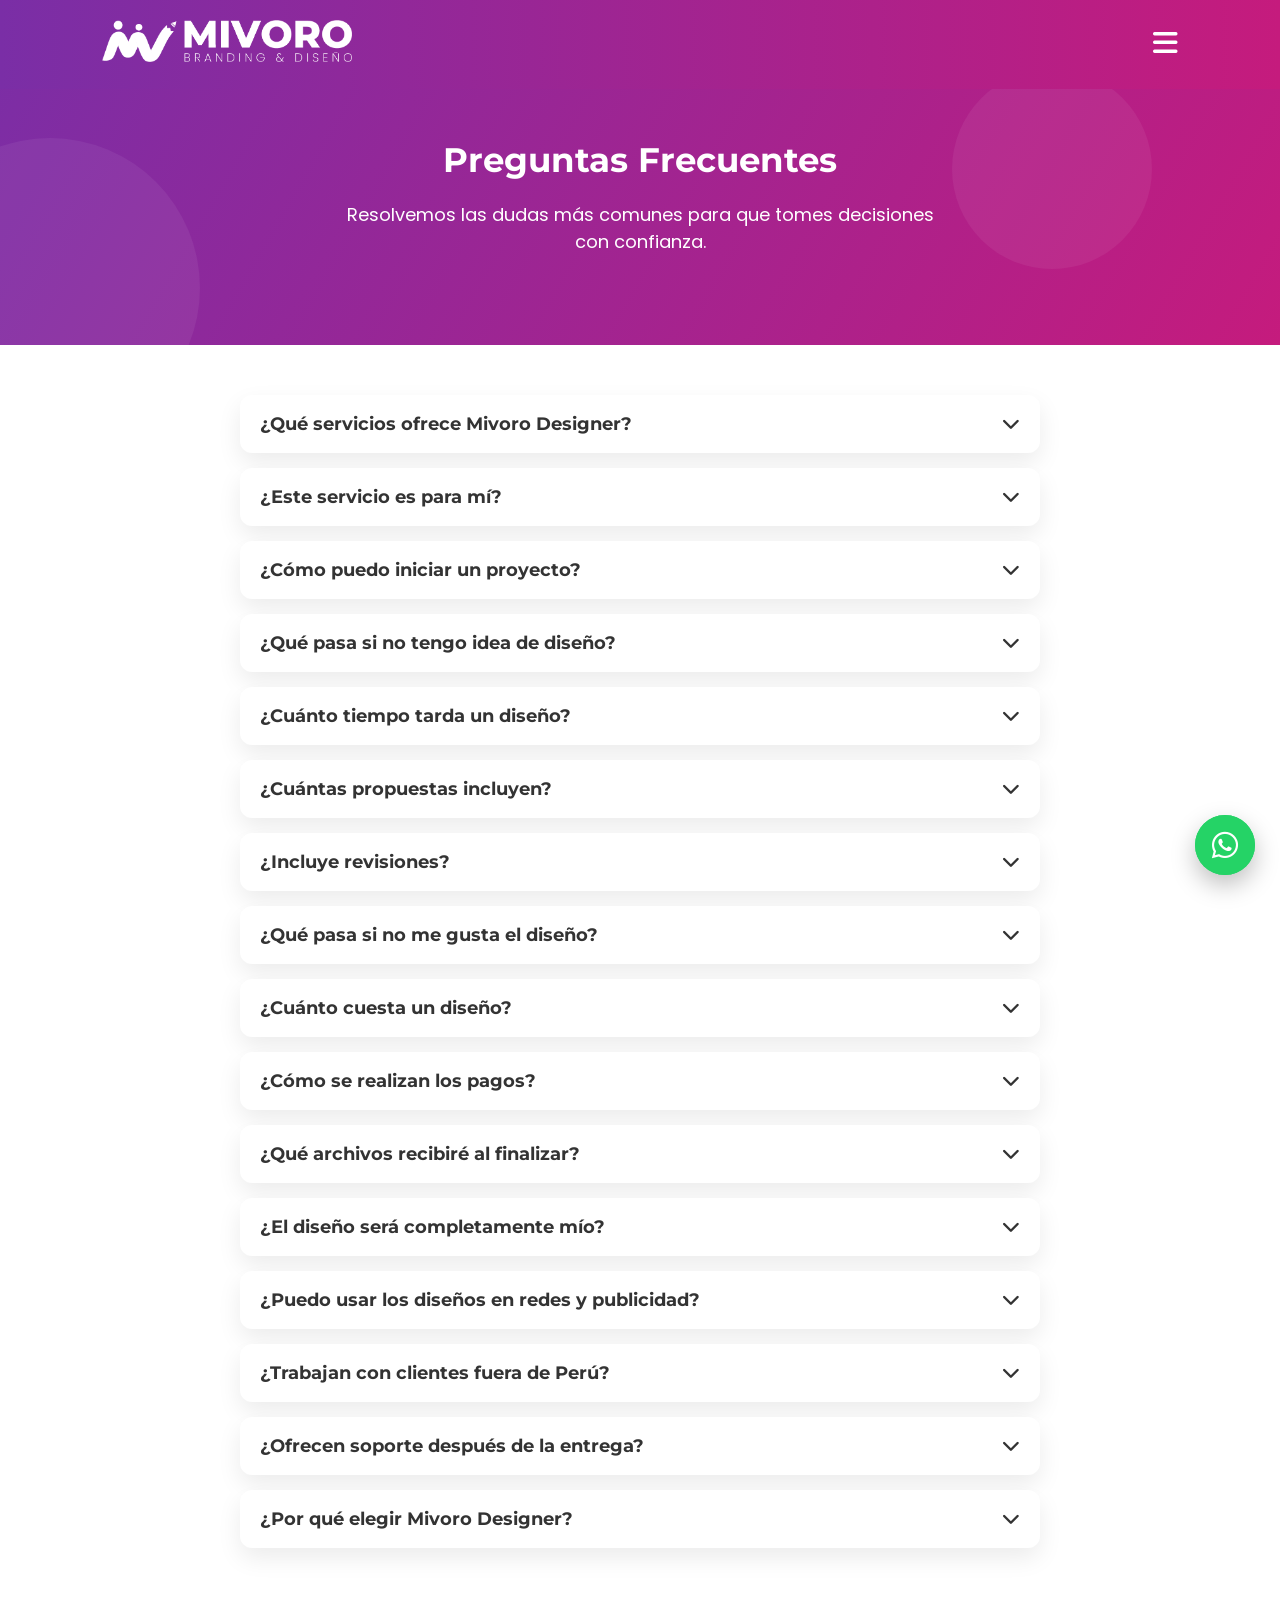
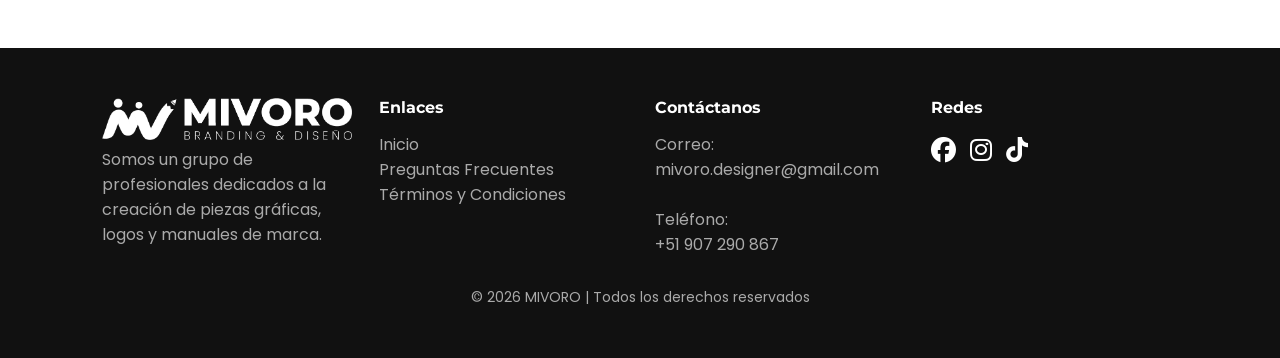
==== FAQ.html @ 3f5f970a "Add files via upload" ====
<!DOCTYPE html>
<html lang="es">

<head>

    <!-- Google Tag Manager -->
    <script>(function (w, d, s, l, i) {
            w[l] = w[l] || []; w[l].push({
                'gtm.start':
                    new Date().getTime(), event: 'gtm.js'
            }); var f = d.getElementsByTagName(s)[0],
                j = d.createElement(s), dl = l != 'dataLayer' ? '&l=' + l : ''; j.async = true; j.src =
                    'https://www.googletagmanager.com/gtm.js?id=' + i + dl; f.parentNode.insertBefore(j, f);
        })(window, document, 'script', 'dataLayer', 'GTM-5C4JH722');</script>
    <!-- End Google Tag Manager -->

    <meta charset="UTF-8">
    <meta name="viewport" content="width=device-width, initial-scale=1.0">

    <title>Preguntas Frecuentes | Mivoro</title>

    <link rel="stylesheet" href="css/styles.css">

    <!-- Icono Principal -->
    <link rel="icon" type="image/webp" href="img/favicon.webp">

    <!-- Google Fonts -->
    <link rel="preconnect" href="https://fonts.googleapis.com">
    <link rel="preconnect" href="https://fonts.gstatic.com" crossorigin>

    <link
        href="https://fonts.googleapis.com/css2?family=Montserrat:wght@600;700;800&family=Poppins:wght@300;400;500;600&display=swap"
        rel="stylesheet">

    <!-- ICONOS -->
    <link rel="stylesheet" href="https://cdnjs.cloudflare.com/ajax/libs/font-awesome/6.5.0/css/all.min.css">

    <!-- ANIMACIONES -->
    <link href="https://unpkg.com/aos@2.3.4/dist/aos.css" rel="stylesheet">

</head>

<body>

    <header>

        <div class="logo">
            <a href="index.html">
                <img src="img/Logo.webp">
            </a>
        </div>

        <nav id="nav-menu" data-aos="fade-left" data-aos-delay="0">

            <a href="index.html#inicio">Inicio</a>
            <a href="index.html#servicios">Servicios</a>
            <a href="index.html#portafolio">Portafolio</a>
            <a href="index.html#quienes">¿Quienes somos?</a>
            <a href="index.html#contacto">Contacto</a>
            <a href="faq.html">Preguntas Frecuentes</a>

        </nav>

        <div class="menu-toggle" id="menu-toggle">
            <i class="fa-solid fa-bars"></i>
        </div>

    </header>

    <!-- HERO SIMPLE -->

    <section class="hero hero-small" data-aos="slide-down" data-aos-delay="0">

        <div class="hero-container">

            <div class="hero-text">

                <h1 data-aos="fade-right">Preguntas Frecuentes</h1>

                <p data-aos="fade-right" data-aos-delay="100">
                    Resolvemos las dudas más comunes para que tomes decisiones con confianza.
                </p>

            </div>

        </div>

    </section>

    <!-- BOTON WHATSAPP -->

    <div class="whatsapp-container">

        <button class="whatsapp-float" id="whatsappBtn">
            <i class="fa-brands fa-whatsapp"></i>
        </button>

        <div class="whatsapp-box" id="whatsappBox">

            <div class="whatsapp-header">

                <span>¿Cómo podemos ayudarte?</span>

                <button class="close-wsp" id="closeWsp">
                    <i class="fa-solid fa-xmark"></i>
                </button>

            </div>

            <div class="whatsapp-options">

                <a href="https://wa.me/51907290867?text=Hola,%20quiero%20información%20sobre%20diseño%20de%20logos"
                    target="_blank">
                    <i class="fa-solid fa-pen-nib"></i>
                    Diseño de logotipos
                </a>

                <a href="https://wa.me/51907290867?text=Hola,%20quiero%20información%20sobre%20branding%20e%20identidad%20visual"
                    target="_blank">
                    <i class="fa-solid fa-palette"></i>
                    Branding e identidad
                </a>

                <a href="https://wa.me/51907290867?text=Hola,%20quiero%20información%20sobre%20diseño%20para%20redes%20sociales"
                    target="_blank">
                    <i class="fa-solid fa-hashtag"></i>
                    Diseño para redes
                </a>

                <a href="https://wa.me/51907290867?text=Hola,%20quiero%20información%20sobre%20publicidad%20y%20marketing%20visual"
                    target="_blank">
                    <i class="fa-solid fa-bullhorn"></i>
                    Publicidad
                </a>

                <a href="https://wa.me/51907290867?text=Hola,%20quiero%20cotizar%20un%20proyecto%20de%20diseño"
                    target="_blank">
                    <i class="fa-solid fa-briefcase"></i>
                    Cotizar proyecto
                </a>

                <a href="https://wa.me/51907290867?text=Hola,%20quiero%20asesoría%20sobre%20mi%20marca" target="_blank">
                    <i class="fa-solid fa-lightbulb"></i>
                    Asesoría de marca
                </a>

            </div>

        </div>

    </div>

    <!-- FAQ -->

    <section class="preguntas">

        <div class="faq-container" data-aos="fade-up" data-aos-delay="0">

            <div class="faq-item">
                <div class="faq-question">
                    <span>¿Qué servicios ofrece Mivoro Designer?</span>
                    <i class="fa-solid fa-chevron-down"></i>
                </div>
                <div class="faq-answer">
                    <p>Ofrecemos diseño de logotipos, identidad de marca, contenido para redes sociales y piezas
                        publicitarias, enfocados en que tu negocio se vea profesional y genere mayor impacto.</p>
                </div>
            </div>

            <div class="faq-item">
                <div class="faq-question">
                    <span>¿Este servicio es para mí?</span>
                    <i class="fa-solid fa-chevron-down"></i>
                </div>
                <div class="faq-answer">
                    <p>Si tienes un negocio, emprendimiento o marca personal y quieres mejorar tu imagen para atraer más
                        clientes, este servicio es para ti.</p>
                </div>
            </div>

            <div class="faq-item">
                <div class="faq-question">
                    <span>¿Cómo puedo iniciar un proyecto?</span>
                    <i class="fa-solid fa-chevron-down"></i>
                </div>
                <div class="faq-answer">
                    <p>Solo tienes que contactarnos por WhatsApp o correo, contarnos tu idea y te enviaremos una
                        propuesta clara con todo lo que incluye tu proyecto.</p>
                </div>
            </div>

            <div class="faq-item">
                <div class="faq-question">
                    <span>¿Qué pasa si no tengo idea de diseño?</span>
                    <i class="fa-solid fa-chevron-down"></i>
                </div>
                <div class="faq-answer">
                    <p>No te preocupes, te guiamos durante todo el proceso para ayudarte a definir un estilo que
                        represente correctamente tu negocio.</p>
                </div>
            </div>

            <div class="faq-item">
                <div class="faq-question">
                    <span>¿Cuánto tiempo tarda un diseño?</span>
                    <i class="fa-solid fa-chevron-down"></i>
                </div>
                <div class="faq-answer">
                    <p>Depende del proyecto, pero la mayoría de trabajos como logotipos se entregan entre 3 y 7 días
                        hábiles.</p>
                </div>
            </div>

            <div class="faq-item">
                <div class="faq-question">
                    <span>¿Cuántas propuestas incluyen?</span>
                    <i class="fa-solid fa-chevron-down"></i>
                </div>
                <div class="faq-answer">
                    <p>Presentamos propuestas iniciales según el tipo de servicio, siempre enfocadas en alinearse con tu
                        marca desde el inicio.</p>
                </div>
            </div>

            <div class="faq-item">
                <div class="faq-question">
                    <span>¿Incluye revisiones?</span>
                    <i class="fa-solid fa-chevron-down"></i>
                </div>
                <div class="faq-answer">
                    <p>Sí, incluimos revisiones para ajustar el diseño según tu feedback hasta lograr un resultado con
                        el que estés conforme.</p>
                </div>
            </div>

            <div class="faq-item">
                <div class="faq-question">
                    <span>¿Qué pasa si no me gusta el diseño?</span>
                    <i class="fa-solid fa-chevron-down"></i>
                </div>
                <div class="faq-answer">
                    <p>Trabajamos contigo mediante revisiones para mejorar el diseño. Nuestro objetivo es que el
                        resultado final represente correctamente tu marca.</p>
                </div>
            </div>

            <div class="faq-item">
                <div class="faq-question">
                    <span>¿Cuánto cuesta un diseño?</span>
                    <i class="fa-solid fa-chevron-down"></i>
                </div>
                <div class="faq-answer">
                    <p>El precio varía según el tipo de proyecto y su complejidad. Te enviamos una cotización clara
                        antes de iniciar, sin costos ocultos.</p>
                </div>
            </div>

            <div class="faq-item">
                <div class="faq-question">
                    <span>¿Cómo se realizan los pagos?</span>
                    <i class="fa-solid fa-chevron-down"></i>
                </div>
                <div class="faq-answer">
                    <p>Trabajamos con pagos anticipados (totales o parciales según el proyecto), previamente acordados
                        contigo.</p>
                </div>
            </div>

            <div class="faq-item">
                <div class="faq-question">
                    <span>¿Qué archivos recibiré al finalizar?</span>
                    <i class="fa-solid fa-chevron-down"></i>
                </div>
                <div class="faq-answer">
                    <p>Recibirás archivos en alta calidad listos para redes sociales e impresión, como PNG, JPG y PDF,
                        además de los editables en formato AI o PSD.
                    </p>
                </div>
            </div>

            <div class="faq-item">
                <div class="faq-question">
                    <span>¿El diseño será completamente mío?</span>
                    <i class="fa-solid fa-chevron-down"></i>
                </div>
                <div class="faq-answer">
                    <p>Sí, una vez finalizado el proyecto, el diseño es totalmente tuyo y puedes usarlo libremente en
                        cualquier medio.</p>
                </div>
            </div>

            <div class="faq-item">
                <div class="faq-question">
                    <span>¿Puedo usar los diseños en redes y publicidad?</span>
                    <i class="fa-solid fa-chevron-down"></i>
                </div>
                <div class="faq-answer">
                    <p>Sí, todos los diseños están pensados para que puedas utilizarlos en redes sociales, campañas
                        publicitarias o impresión.</p>
                </div>
            </div>

            <div class="faq-item">
                <div class="faq-question">
                    <span>¿Trabajan con clientes fuera de Perú?</span>
                    <i class="fa-solid fa-chevron-down"></i>
                </div>
                <div class="faq-answer">
                    <p>Sí, trabajamos de forma online con clientes de distintos países sin problema siendo el pago
                        mediantte PayPal.</p>
                </div>
            </div>

            <div class="faq-item">
                <div class="faq-question">
                    <span>¿Ofrecen soporte después de la entrega?</span>
                    <i class="fa-solid fa-chevron-down"></i>
                </div>
                <div class="faq-answer">
                    <p>Sí, puedes contactarnos para futuras modificaciones o nuevos diseños cuando lo necesites.</p>
                </div>
            </div>

            <div class="faq-item">
                <div class="faq-question">
                    <span>¿Por qué elegir Mivoro Designer?</span>
                    <i class="fa-solid fa-chevron-down"></i>
                </div>
                <div class="faq-answer">
                    <p>No solo diseñamos, buscamos que tu marca se vea profesional, transmita confianza y destaque
                        frente a tu competencia.</p>
                </div>
            </div>

        </div>

    </section>

    <!-- FOOTER -->

    <footer>

        <div class="footer-container" data-aos="fade-right" data-aos-delay="0">

            <div>

                <img src="img/Logo.webp" class="logo">

                <p>Somos un grupo de profesionales dedicados a la creación de piezas gráficas, logos y manuales de
                    marca.</p>

            </div>

            <div class="enlaces" data-aos="fade-right" data-aos-delay="0">

                <h4>Enlaces</h4>

                <a href="index.html">
                    <p>Inicio</p>
                </a>

                <a href="FAQ.html">
                    <p>Preguntas Frecuentes</p>
                </a>

                <a href="terminos-condiciones.html">
                    <p>Términos y Condiciones</p>
                </a>

            </div>

            <div class="contactanos" data-aos="fade-right" data-aos-delay="0">

                <h4>Contáctanos</h4>

                <p>Correo:</p>
                <a href="#" class="copiar">
                    <p>mivoro.designer@gmail.com</p>
                </a><br>

                <p>Teléfono:</p>
                <a href="#" class="copiar">
                    <p>+51 907 290 867</p>
                </a>
            </div>

            <!-- TOAST -->
            <div id="toast"></div>

            <div data-aos="fade-right" data-aos-delay="0">

                <h4>Redes</h4>

                <div class="social">

                    <a href="https://www.facebook.com/mivoro.designer" target="_blank"><i
                            class="fab fa-facebook"></i></a>
                    <a href="https://www.instagram.com/mivoro.designer/" target="_blank"><i
                            class="fab fa-instagram"></i></a>
                    <a href="https://www.tiktok.com/@mivoro.designer" target="_blank"><i class="fab fa-tiktok"></i></a>

                </div>

            </div>

        </div>

        <div class="footer-bottom">

            © 2026 MIVORO | Todos los derechos reservados

        </div>

    </footer>

    <!-- ANIMACION -->

    <script src="https://unpkg.com/aos@2.3.4/dist/aos.js"></script>

    <script>
        window.addEventListener('load', function () {
            // Elemento específico
            const el = document.getElementById("soloinicio");
            if (el) {
                const rect = el.getBoundingClientRect();

                // Si ya está visible en pantalla
                if (rect.top < window.innerHeight) {
                    // Quitamos temporalmente la animación para que AOS no la aplique
                    const tipo = el.getAttribute('data-aos');
                    el.removeAttribute('data-aos');
                    el.classList.add('aos-animate'); // aparece directamente
                    // Si quieres, puedes volver a poner el data-aos para futuras animaciones
                    // el.setAttribute('data-aos', tipo);
                }
            }

            // Inicializamos AOS para todos los demás elementos
            AOS.init({
                duration: 1000,
                once: true
            });
        });
    </script>

    <!-- MENU HEADER -->

    <script>

        const menuToggle = document.getElementById("menu-toggle");
        const navMenu = document.getElementById("nav-menu");
        const icon = menuToggle.querySelector("i");

        menuToggle.addEventListener("click", () => {

            navMenu.classList.toggle("active");

            if (navMenu.classList.contains("active")) {
                icon.classList.remove("fa-bars");
                icon.classList.add("fa-xmark");
            } else {
                icon.classList.remove("fa-xmark");
                icon.classList.add("fa-bars");
            }

        });

    </script>

    <script>

        window.addEventListener("scroll", function () {

            const header = document.querySelector("header");

            if (window.scrollY > 50) {
                header.classList.add("scrolled");
            } else {
                header.classList.remove("scrolled");
            }

        });

    </script>

    <!-- BOTON WHATSAPP -->

    <script>
        document.addEventListener("DOMContentLoaded", () => {

            const btn = document.getElementById("whatsappBtn");
            const box = document.getElementById("whatsappBox");
            const closeBtn = document.getElementById("closeWsp");

            let notifTimeout;

            // mostrar notificación
            function showNotif() {
                btn.classList.add("show-notif");
                btn.classList.remove("hide-notif");
            }

            // ocultar notificación temporal
            function hideNotifTemp() {
                btn.classList.remove("show-notif");
                btn.classList.add("hide-notif");

                clearTimeout(notifTimeout);

                notifTimeout = setTimeout(() => {
                    showNotif();
                }, 15000);
            }

            // abrir/cerrar caja + ocultar notif
            btn.addEventListener("click", () => {
                box.classList.toggle("active");
                hideNotifTemp();
            });

            // botón cerrar
            closeBtn.addEventListener("click", (e) => {
                e.stopPropagation(); // evita conflicto con el botón principal
                box.classList.remove("active");
            });

            // primera aparición
            setTimeout(() => {
                showNotif();
            }, 5000);

        });
    </script>

    <!-- COPIAR CLICK -->

    <script>
        const links = document.querySelectorAll(".copiar");
        const toast = document.getElementById("toast");

        links.forEach(link => {
            link.addEventListener("click", function (e) {
                e.preventDefault();

                // Obtener el texto del <p> dentro del <a>
                const texto = this.querySelector("p").innerText;

                navigator.clipboard.writeText(texto)
                    .then(() => mostrarToast("Copiado al portapapeles"))
                    .catch(() => mostrarToast("Error al copiar"));
            });
        });

        function mostrarToast(mensaje) {
            toast.textContent = mensaje;
            toast.classList.add("show");

            setTimeout(() => {
                toast.classList.remove("show");
            }, 2000);
        }
    </script>

    <!-- CONTRAER & EXPANDIR FAQ -->

    <script>

        const faqItems = document.querySelectorAll(".faq-item");

        faqItems.forEach(item => {

            const question = item.querySelector(".faq-question");

            question.addEventListener("click", () => {

                item.classList.toggle("active");

            });

        });

    </script>

</body>

</html>
---- css/styles.css ----
/* RESET */

* {
    margin: 0;
    padding: 0;
    box-sizing: border-box;
    text-decoration: none;
    list-style: none;
}

html {
    scroll-behavior: smooth;
}

body {
    font-family: 'Poppins', sans-serif;
    background: white;
    color: #333;
}

/* VARIABLES */

:root {

    --purple: #7a2ea6;
    --pink: #c51b7d;
    --orange: #f47c48;
    --blue: #3b4db1;
    --cyan: #29b2c7;

}

/* HEADER */

header {

    background: linear-gradient(90deg, var(--purple), var(--pink));
    padding: 20px 8%;
    display: flex;
    justify-content: space-between;
    align-items: center;
    position: fixed;
    width: 100%;
    top: 0;
    z-index: 1000;

}

.logo {
    width: 250px;
}

.logo img {
    width: 100%;
    height: auto;
}

nav a {
    position: relative;
    color: white;
    margin-left: 25px;
    font-weight: 500;
    text-decoration: none;
}

/* Línea oculta inicialmente */
nav a::after {
    content: "";
    position: absolute;
    left: 0;
    bottom: -5px; /* separa la línea del texto */
    width: 100%;
    height: 2px;
    background-color: white;

    transform: scaleX(0);
    transform-origin: right; /* empieza desde la derecha */
    transition: transform 0.3s ease;
}

/* Hover */
nav a:hover {
    color: white;
}

nav a:hover::after {
    transform: scaleX(1);
    transform-origin: left; /* se expande hacia la izquierda */
}

/* HERO */

.hero {
    min-height: 100vh;
    display: flex;
    align-items: center;
    padding: 120px 8%;
    background: linear-gradient(120deg, var(--purple), var(--pink));
    color: white;
    position: relative;
    overflow: hidden;
}

.hero-container {
    display: grid;
    grid-template-columns: 1fr 1fr;
    gap: 40px;
    align-items: center;
}


.hero h1 {

    font-family: 'Montserrat';
    font-size: 70px;
    line-height: 1.2;
    margin-bottom: 20px;

}

.hero p {

    font-size: 23px;
    margin-bottom: 30px;

}

.btn {

    background: var(--orange);
    padding: 14px 28px;
    font-size: 20px;
    border-radius: 30px;
    color: white;
    font-weight: 600;
    display: inline-block;
    transition: all .35s ease;
    position: relative;
    overflow: hidden;

}

.btn::after {

    content: "";
    position: absolute;
    width: 0%;
    height: 100%;
    left: 0;
    top: 0;
    background: rgba(255, 255, 255, 0.15);
    transition: width .35s ease;

}

.btn:hover::after {

    width: 100%;

}

.btn:hover {

    transform: translateY(-3px);
    box-shadow: 0 12px 30px rgba(0, 0, 0, 0.25);

}

.hero-img {
    position: absolute;
    bottom: -9%;
    right: 5%;
    -webkit-mask-image: linear-gradient(to bottom, rgba(0, 0, 0, 1) 50%, rgba(0, 0, 0, 0) 87%);
    -webkit-mask-repeat: no-repeat;
    -webkit-mask-size: cover;
    mask-image: linear-gradient(to bottom, rgba(0, 0, 0, 1) 50%, rgba(0, 0, 0, 0) 87%);
    mask-repeat: no-repeat;
    mask-size: cover;

}

.hero-img img {
    width: clamp(80vh, 50vw, 90vh);
    max-width: 850px;
    height: auto;
    animation: floatHero 6s ease-in-out infinite;
}

@keyframes floatHero {

    0% {
        transform: translateY(0px);
    }

    50% {
        transform: translateY(-10px);
    }

    100% {
        transform: translateY(0px);
    }

}

/* BOTON WHATSAPP FLOTANTE */

.whatsapp-float {

    position: fixed;
    bottom: 25px;
    right: 25px;

    width: 60px;
    height: 60px;

    background: #25D366;
    color: white;

    border-radius: 50%;
    display: flex;
    align-items: center;
    justify-content: center;

    font-size: 30px;

    box-shadow: 0 10px 25px rgba(0, 0, 0, 0.25);

    z-index: 9999;

    transition: all .35s ease;

}

/* HOVER */

.whatsapp-float:hover {

    transform: scale(1.1);
    box-shadow: 0 15px 35px rgba(0, 0, 0, 0.35);

}

/* ANIMACION PULSO */

.whatsapp-float::before {

    content: "";
    position: absolute;
    width: 100%;
    height: 100%;

    border-radius: 50%;
    background: #25D366;

    animation: whatsappPulse 2s infinite;

    z-index: -1;

}

@keyframes whatsappPulse {

    0% {
        transform: scale(1);
        opacity: 0.6;
    }

    70% {
        transform: scale(1.6);
        opacity: 0;
    }

    100% {
        transform: scale(1.6);
        opacity: 0;
    }

}

/* CONTENEDOR WHATSAPP */

.whatsapp-container {
    position: fixed;
    bottom: 25px;
    right: 25px;
    z-index: 9999;
}

.whatsapp-float {
    opacity: 0;
    transform: translateX(100px);
    animation: slideIn 0.8s forwards;
}

@keyframes slideIn {
    to {
        opacity: 1;
        transform: translateX(0);
    }
}

/* BOTON PRINCIPAL */

.whatsapp-float {

    width: 60px;
    height: 60px;

    background: #25D366;
    color: white;

    border-radius: 50%;

    display: flex;
    align-items: center;
    justify-content: center;

    font-size: 30px;

    border: none;
    cursor: pointer;

    box-shadow: 0 10px 25px rgba(0, 0, 0, 0.25);

    transition: .3s;

}

.whatsapp-float:hover {
    transform: scale(1.1);
}

/* NOTIFICACION (estado base oculto) */
.whatsapp-float::after {
    content: "1";
    position: absolute;

    top: -5px;
    right: -5px;

    width: 20px;
    height: 20px;

    background: red;
    color: white;

    font-size: 12px;
    font-weight: bold;

    display: flex;
    align-items: center;
    justify-content: center;

    border-radius: 50%;
    box-shadow: 0 0 0 2px white;

    opacity: 0;
    transform: scale(0);
    transition: .3s ease;
}

/* CUANDO APARECE */
.whatsapp-float.show-notif::after {
    opacity: 1;
    transform: scale(1);
}

/* CUANDO SE OCULTA */
.whatsapp-float.hide-notif::after {
    opacity: 0;
    transform: scale(0);
}

/* CAJA */

.whatsapp-box {

    position: absolute;
    bottom: 80px;
    right: 0;

    width: 260px;

    background: white;

    border-radius: 14px;

    box-shadow: 0 15px 40px rgba(0, 0, 0, 0.2);

    overflow: hidden;

    opacity: 0;
    pointer-events: none;
    transform: translateY(20px);

    transition: .35s ease;

}

/* CUANDO ESTA ACTIVA */

.whatsapp-box.active {

    opacity: 1;
    pointer-events: auto;
    transform: translateY(0);

}

/* HEADER */

.whatsapp-header {

    background: linear-gradient(120deg, var(--purple), var(--pink));
    color: white;

    padding: 12px 15px;

    display: flex;
    justify-content: space-between;
    align-items: center;

    font-size: 14px;

}

.close-wsp {

    background: none;
    border: none;
    color: white;
    font-size: 16px;
    cursor: pointer;

}

/* OPCIONES */

.whatsapp-options {

    display: flex;
    flex-direction: column;

}

.whatsapp-options a {

    padding: 12px 15px;

    display: flex;
    align-items: center;

    gap: 10px;

    color: #333;

    font-size: 14px;

    transition: .25s;

}

.whatsapp-options a:hover {

    background: #f5f5f5;

}

/* ICONOS */

.whatsapp-options i {

    color: var(--orange);
    width: 18px;

}

/* BOTON MENU MOVIL */

.menu-toggle {
    display: none;
    font-size: 28px;
    color: rgb(255, 255, 255);
    cursor: pointer;
}

/* SERVICIOS */

.services {

    padding: 100px 8%;
    background: white;

}

.section-title {

    text-align: center;
    font-family: 'Montserrat';
    font-size: 36px;
    margin-bottom: 60px;

}

.service-grid {

    display: grid;
    grid-template-columns: repeat(auto-fit, minmax(250px, 1fr));
    gap: 30px;

}

.service {

    background: #fafafa;
    padding: 35px;
    border-radius: 14px;
    text-align: center;
    transition: all .35s ease;
    border: 1px solid rgba(0, 0, 0, 0.04);

}

.service:hover {

    transform: translateY(-10px);
    box-shadow: 0 20px 40px rgba(0, 0, 0, 0.12);

}

.service i {
    font-size: 40px;
    color: var(--orange);
    margin-bottom: 15px;
    transition: transform .35s ease;
}

.service:hover i {
    transform: scale(1.2) rotate(5deg);
}

.service h3 {

    font-family: 'Montserrat';
    margin-bottom: 10px;

}

/* PORTFOLIO */

.portfolio {

    padding: 100px 8%;
    background: #f4f4f4;

}

.portfolio-grid {

    display: grid;
    grid-template-columns: repeat(auto-fit, minmax(280px, 1fr));
    gap: 25px;

}

.portfolio img {

    width: 100%;
    border-radius: 10px;
    transition: all .45s ease;
    filter: brightness(95%);

}

.portfolio-item {
    background: white;
    border-radius: 12px;
    overflow: hidden;
    box-shadow: 0 10px 25px rgba(0, 0, 0, 0.08);
    transition: .3s;
}

.portfolio-item:hover {
    transform: translateY(-10px);
}

.portfolio-info {
    padding: 15px;
}

.portfolio-info h3 {
    font-family: 'Montserrat';
    font-size: 18px;
    margin-bottom: 8px;
}

.portfolio-info p {
    font-size: 14px;
    color: #555;
}

/* ABOUT */

.about {
    padding: 40px 8%;
    background: white;
}

.about-container {
    display: grid;
    grid-template-columns: 1fr 1.2fr;
    gap: 40px;
    align-items: center;

    max-width: 1100px;
    margin: 0 auto;
}

/* IMAGEN */

.about-img img {
    width: 100%;
    max-width: 320px;
    -webkit-mask-image: linear-gradient(to bottom, rgba(0, 0, 0, 1) 50%, rgba(0, 0, 0, 0) 90%);
    -webkit-mask-repeat: no-repeat;
    -webkit-mask-size: cover;
    mask-image: linear-gradient(to bottom, rgba(0, 0, 0, 1) 50%, rgba(0, 0, 0, 0) 90%);
    mask-repeat: no-repeat;
    mask-size: cover;
}

.about-img img {
    transition: .4s ease;
}

.about-img img:hover {
    transform: scale(1.03);
}

/* TEXTO */

.about-content .section-title {
    text-align: left;
    margin-bottom: 20px;
}

.about-text {
    font-size: 16px;
    line-height: 1.7;
    color: #555;
    margin-bottom: 15px;
}

.about-text:first-of-type {
    color: #333;
    font-weight: 500;
}

/* CTA */

.cta {

    background: linear-gradient(120deg, var(--purple), var(--pink));
    color: white;
    text-align: center;
    padding: 80px 8%;

}

.cta h2 {

    font-family: 'Montserrat';
    font-size: 36px;
    margin-bottom: 20px;

}

/* FOOTER */

footer {

    background: #111;
    color: #aaa;
    padding: 50px 8%;

}

.footer-container {

    display: grid;
    grid-template-columns: repeat(auto-fit, minmax(220px, 1fr));
    gap: 30px;

}

.footer-container h4 {

    font-family: 'Montserrat';
    margin-bottom: 15px;
    color: white;

}

.enlaces a {

    color: #aaa;
    transition: all .3s ease;

}

.enlaces a:hover {

    color: var(--orange);
    transform: translateY(-3px);

}

#toast {
    position: fixed;
    bottom: 25px;
    left: 50%;
    transform: translateX(-50%) translateY(100px);
    background: linear-gradient(120deg, var(--purple), var(--pink));
    color: #fff;
    padding: 10px 18px;
    border-radius: 20px;
    font-size: 14px;
    opacity: 0;
    transition: all 0.35s ease;
    pointer-events: none;
}

#toast.show {
    opacity: 1;
    transform: translateX(-50%) translateY(0);
}

.contactanos a {

    color: #aaa;
    transition: all .3s ease;

}

.contactanos a:hover {

    color: var(--orange);
    transform: translateY(-3px);

}

.social a {

    color: white;
    margin-right: 10px;
    font-size: 25px;
    transition: all .3s ease;

}

.social a:hover {

    color: var(--orange);
    transform: translateY(-3px);

}

.footer-bottom {

    text-align: center;
    margin-top: 30px;
    font-size: 14px;

}

/* HEADER SCROLL EFFECT */

header {
    backdrop-filter: blur(6px);
    transition: all .35s ease;
}

header.scrolled {
    padding: 14px 8%;
    box-shadow: 0 8px 25px rgba(0, 0, 0, 0.15);
}

.hero::before,
.hero::after {

    content: "";
    position: absolute;
    border-radius: 50%;
    background: rgba(255, 255, 255, 0.06);
    animation: floatBg 12s infinite linear;

}

.hero::before {

    width: 300px;
    height: 300px;
    left: -100px;
    top: 40%;

}

.hero::after {

    width: 200px;
    height: 200px;
    right: 10%;
    top: 20%;

}

@keyframes floatBg {

    0% {
        transform: translateY(0);
    }

    50% {
        transform: translateY(-40px);
    }

    100% {
        transform: translateY(0);
    }

}

/* FAQ PRO */

/* HERO INTERNO */

.hero-small {
    min-height: 30vh;
    display: flex;
    align-items: center;
    padding: 120px 8% 30px 8%;
}

.hero-text {
    max-width: 600px;
}

.hero-small h1 {
    font-size: 42px;
}

.hero-small p {
    font-size: 16px;
    opacity: 0.9;
}

.preguntas {

    padding: 50px 8% 100px ;
    background: white;

}

.faq-container {
    max-width: 800px;
    margin: 0 auto;
    display: flex;
    flex-direction: column;
    gap: 15px;
}

/* ITEM */

.faq-item {
    background: #fff;
    border-radius: 12px;
    overflow: hidden;
    box-shadow: 0 10px 25px rgba(0, 0, 0, 0.08);
    transition: .3s;
}

/* PREGUNTA */

.faq-question {
    display: flex;
    justify-content: space-between;
    align-items: center;

    padding: 18px 20px;
    cursor: pointer;

    font-family: 'Montserrat';
    font-size: 18px;
    font-weight: bold;
}

.faq-question i {
    transition: .3s;
}

/* RESPUESTA */

.faq-answer {
    max-height: 0;
    overflow: hidden;
    transition: max-height .4s ease;
    padding: 0 20px;
}

.faq-answer p {
    padding-bottom: 15px;
    font-style: normal;
    color: #555;
}

/* ACTIVO */

.faq-item.active .faq-answer {
    max-height: 200px;
}

.faq-item.active .faq-question i {
    transform: rotate(180deg);
}

/* TERMINOS */

.terminos {

    padding: 50px 8%;
    background: white;

}

.terms-container {
    max-width: 800px;
    margin: 0 auto;
}

.terms-container h3 {
    font-family: 'Montserrat';
    margin-top: 20px;
}

/* RESPONSIVE */

@media (max-width:1400px) {

    /* MENU */

    nav {
        position: absolute;
        top: 100%;
        right: 0;
        /* ahora se pega al lado derecho */

        width: 100%;

        background: white;

        flex-direction: column;
        align-items: stretch;

        max-height: 0;
        overflow: hidden;

        transition: max-height .4s ease;

    }

    /* LINKS DEL MENU */

    nav a {
        display: block;
        padding: 15px;
        margin: 0;

        color: purple;
        text-decoration: none;

        text-align: left;
        /* texto sigue alineado a la izquierda */

        border-bottom: 1px solid #e0e0e0;

        transition: background .3s, color .3s;
    }

    /* HOVER */

    nav a:hover {
        background: #f5f0ff;
        color: #6a0dad;
    }

    /* MENU ACTIVO */

    nav.active {
        max-height: 300px;
    }

    /* BOTON MENU EN MOVIL */

    .menu-toggle {
        display: block;
    }

    .hero {
        padding: 140px 8% 60px 8%;
        text-align: center;
        justify-content: center;
    }

    .hero-container {
        grid-template-columns: 1fr;
    }

    .hero-img {
        position: static;
        /* quita el absolute */
        margin-top: 40px;
        display: flex;
        justify-content: center;
    }

    .hero-img img {
        position: static;
        /* reset */
        width: 100%;
        max-width: 420px;
    }

    .hero h1 {
        font-size: 34px;
    }

    .hero p {
        font-size: 18px;
    }

    .about-container {
        display: flex;
        flex-direction: column-reverse;
        /* 👈 CLAVE */
        text-align: center;
    }

    .about-content .section-title {
        text-align: center;
    }

    .about-img {
        display: flex;
        justify-content: center;
        margin-top: 20px;
    }

    .about-img {
        display: flex;
        justify-content: center;
    }

}
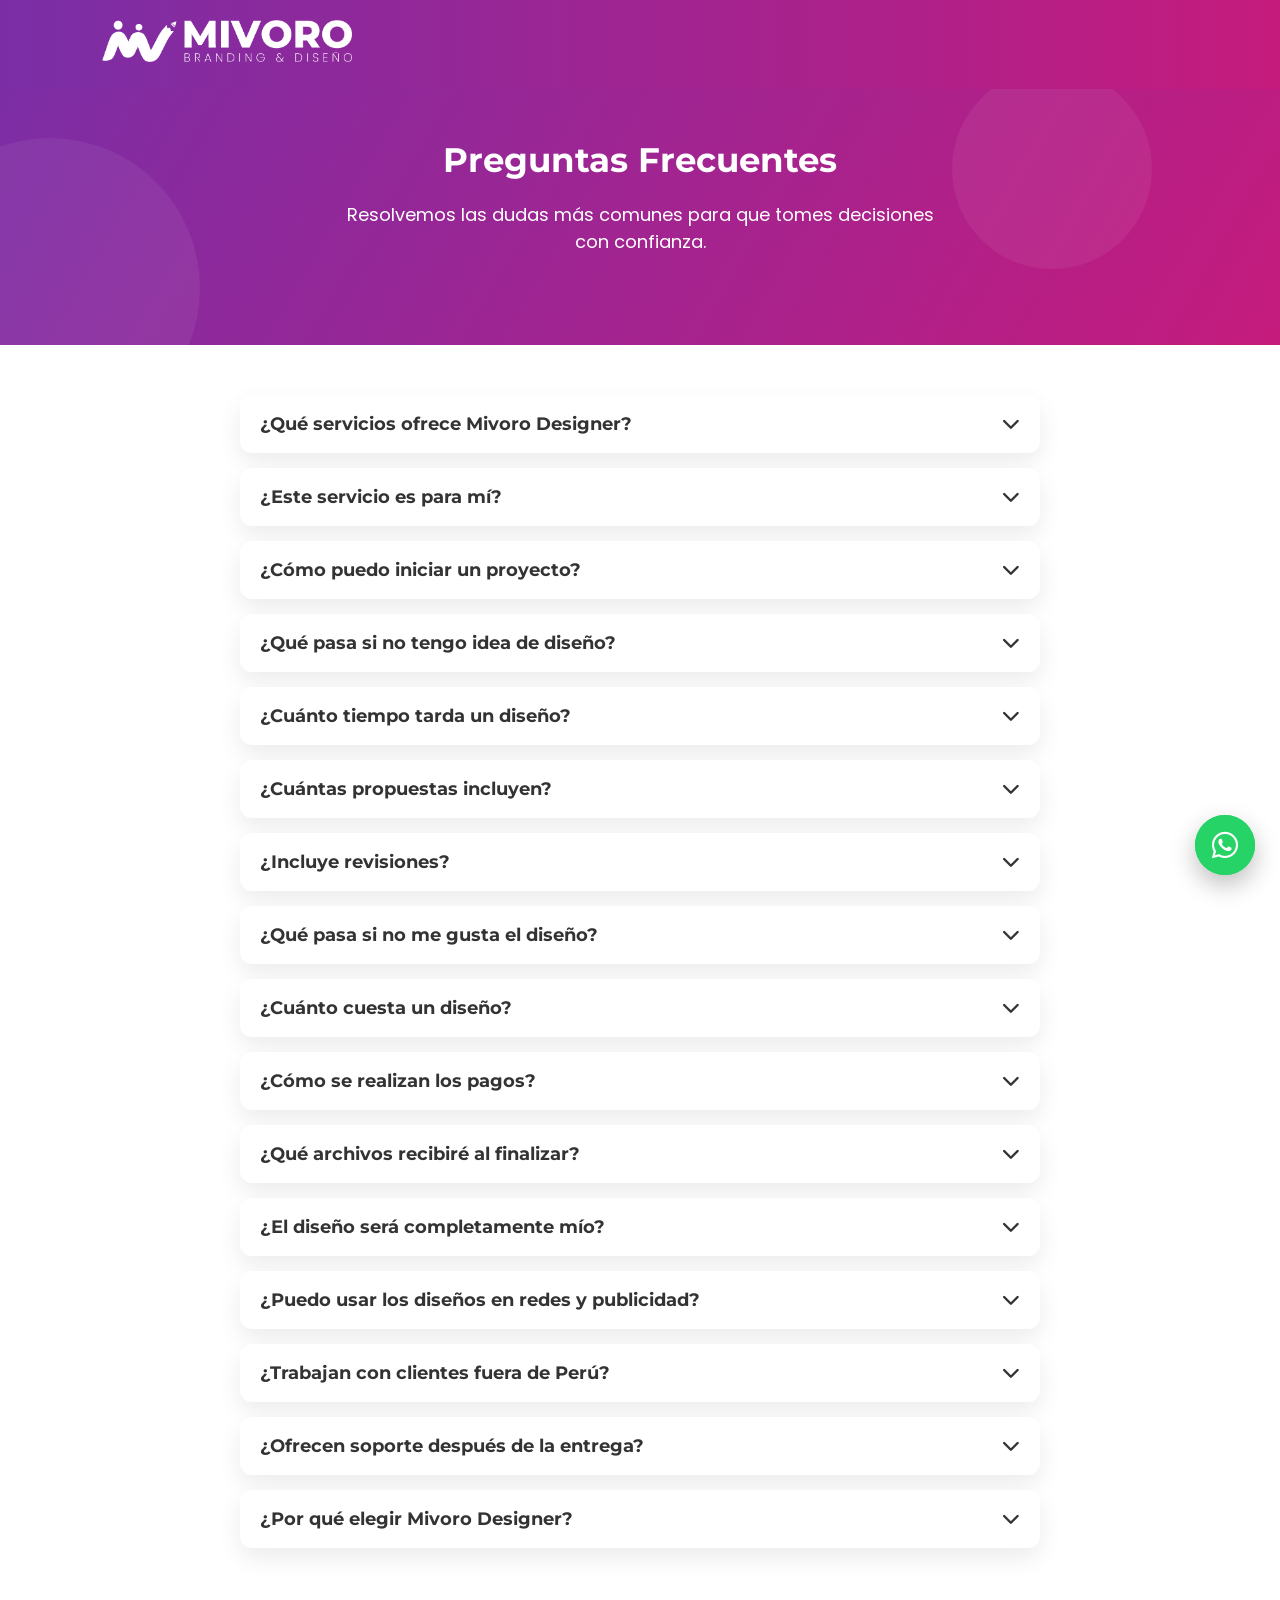
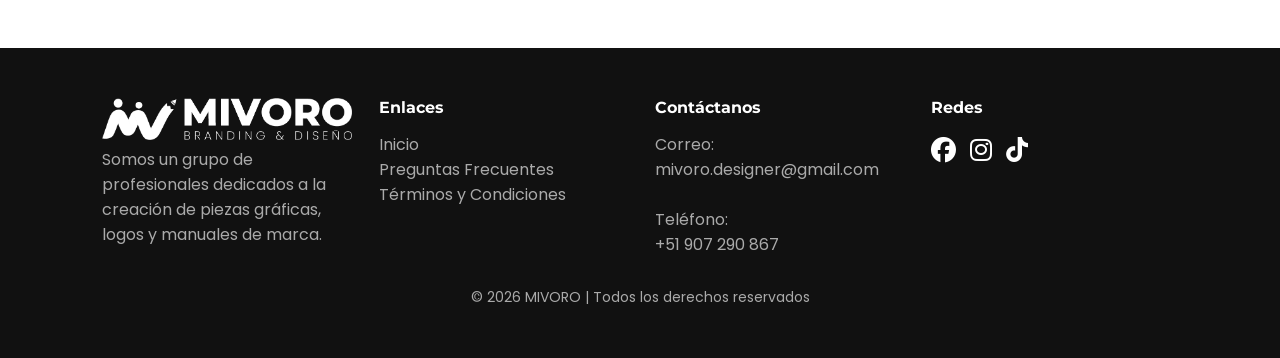
==== commit 84e5b59e: "Add files via upload" ====
--- a/FAQ.html
+++ b/FAQ.html
@@ -46,26 +46,31 @@
 
         <div class="logo">
             <a href="index.html">
-                <img src="img/Logo.webp">
+                <img src="img/Logo.webp" alt="Logo">
             </a>
         </div>
 
-        <nav id="nav-menu" data-aos="fade-left" data-aos-delay="0">
-
-            <a href="index.html#inicio">Inicio</a>
-            <a href="index.html#servicios">Servicios</a>
-            <a href="index.html#portafolio">Portafolio</a>
-            <a href="index.html#quienes">¿Quienes somos?</a>
-            <a href="index.html#contacto">Contacto</a>
-            <a href="faq.html">Preguntas Frecuentes</a>
-
+        <nav id="nav-menu">
+            <div class="nav-content" data-aos="fade-left" data-aos-delay="0">
+                <a href="index.html#inicio">Inicio</a>
+                <a href="index.html#servicios">Servicios</a>
+                <a href="index.html#portafolio">Portafolio</a>
+                <a href="index.html#quienes">¿Quienes somos?</a>
+                <a href="index.html#contacto">Contacto</a>
+                <a href="FAQ.html">Preguntas Frecuentes</a>
+            </div>
         </nav>
 
+        <!-- BOTON HAMBURGUESA -->
         <div class="menu-toggle" id="menu-toggle">
-            <i class="fa-solid fa-bars"></i>
+            <span></span>
+            <span></span>
+            <span></span>
         </div>
 
     </header>
+
+    <div id="overlay"></div>
 
     <!-- HERO SIMPLE -->
 
@@ -446,41 +451,45 @@
     <!-- MENU HEADER -->
 
     <script>
-
         const menuToggle = document.getElementById("menu-toggle");
         const navMenu = document.getElementById("nav-menu");
-        const icon = menuToggle.querySelector("i");
+        const overlay = document.getElementById("overlay");
 
         menuToggle.addEventListener("click", () => {
 
-            navMenu.classList.toggle("active");
-
-            if (navMenu.classList.contains("active")) {
-                icon.classList.remove("fa-bars");
-                icon.classList.add("fa-xmark");
+            if (navMenu.style.height && navMenu.style.height !== "0px") {
+                navMenu.style.height = "0px";
+                overlay.classList.remove("active");
             } else {
-                icon.classList.remove("fa-xmark");
-                icon.classList.add("fa-bars");
+                navMenu.style.height = navMenu.scrollHeight + "px";
+                overlay.classList.add("active");
             }
 
+            menuToggle.classList.toggle("active");
+
+            // refrescar AOS
+            if (typeof AOS !== "undefined") {
+                setTimeout(() => {
+                    AOS.refresh();
+                }, 300);
+            }
         });
 
-    </script>
-
-    <script>
-
-        window.addEventListener("scroll", function () {
-
-            const header = document.querySelector("header");
-
-            if (window.scrollY > 50) {
-                header.classList.add("scrolled");
-            } else {
-                header.classList.remove("scrolled");
-            }
-
+        // CERRAR MENU AL HACER CLICK EN LINK
+        document.querySelectorAll("#nav-menu a").forEach(link => {
+            link.addEventListener("click", () => {
+                navMenu.style.height = "0px";
+                menuToggle.classList.remove("active");
+                overlay.classList.remove("active");
+            });
         });
 
+        // CERRAR MENU AL HACER CLICK EN EL FONDO
+        overlay.addEventListener("click", () => {
+            navMenu.style.height = "0px";
+            menuToggle.classList.remove("active");
+            overlay.classList.remove("active");
+        });
     </script>
 
     <!-- BOTON WHATSAPP -->
@@ -564,21 +573,34 @@
     <!-- CONTRAER & EXPANDIR FAQ -->
 
     <script>
-
-        const faqItems = document.querySelectorAll(".faq-item");
-
-        faqItems.forEach(item => {
-
-            const question = item.querySelector(".faq-question");
-
+        document.querySelectorAll(".faq-question").forEach(question => {
             question.addEventListener("click", () => {
-
-                item.classList.toggle("active");
-
+                const item = question.parentElement;
+                const answer = item.querySelector(".faq-answer");
+
+                const isOpen = item.classList.contains("active");
+
+                if (isOpen) {
+                    // cerrar
+                    answer.style.height = answer.scrollHeight + "px";
+                    requestAnimationFrame(() => {
+                        answer.style.height = "0px";
+                    });
+                    item.classList.remove("active");
+                } else {
+                    // abrir
+                    answer.style.height = answer.scrollHeight + "px";
+                    item.classList.add("active");
+
+                    // limpiar después de animar
+                    answer.addEventListener("transitionend", () => {
+                        if (item.classList.contains("active")) {
+                            answer.style.height = "auto";
+                        }
+                    }, { once: true });
+                }
             });
-
         });
-
     </script>
 
 </body>
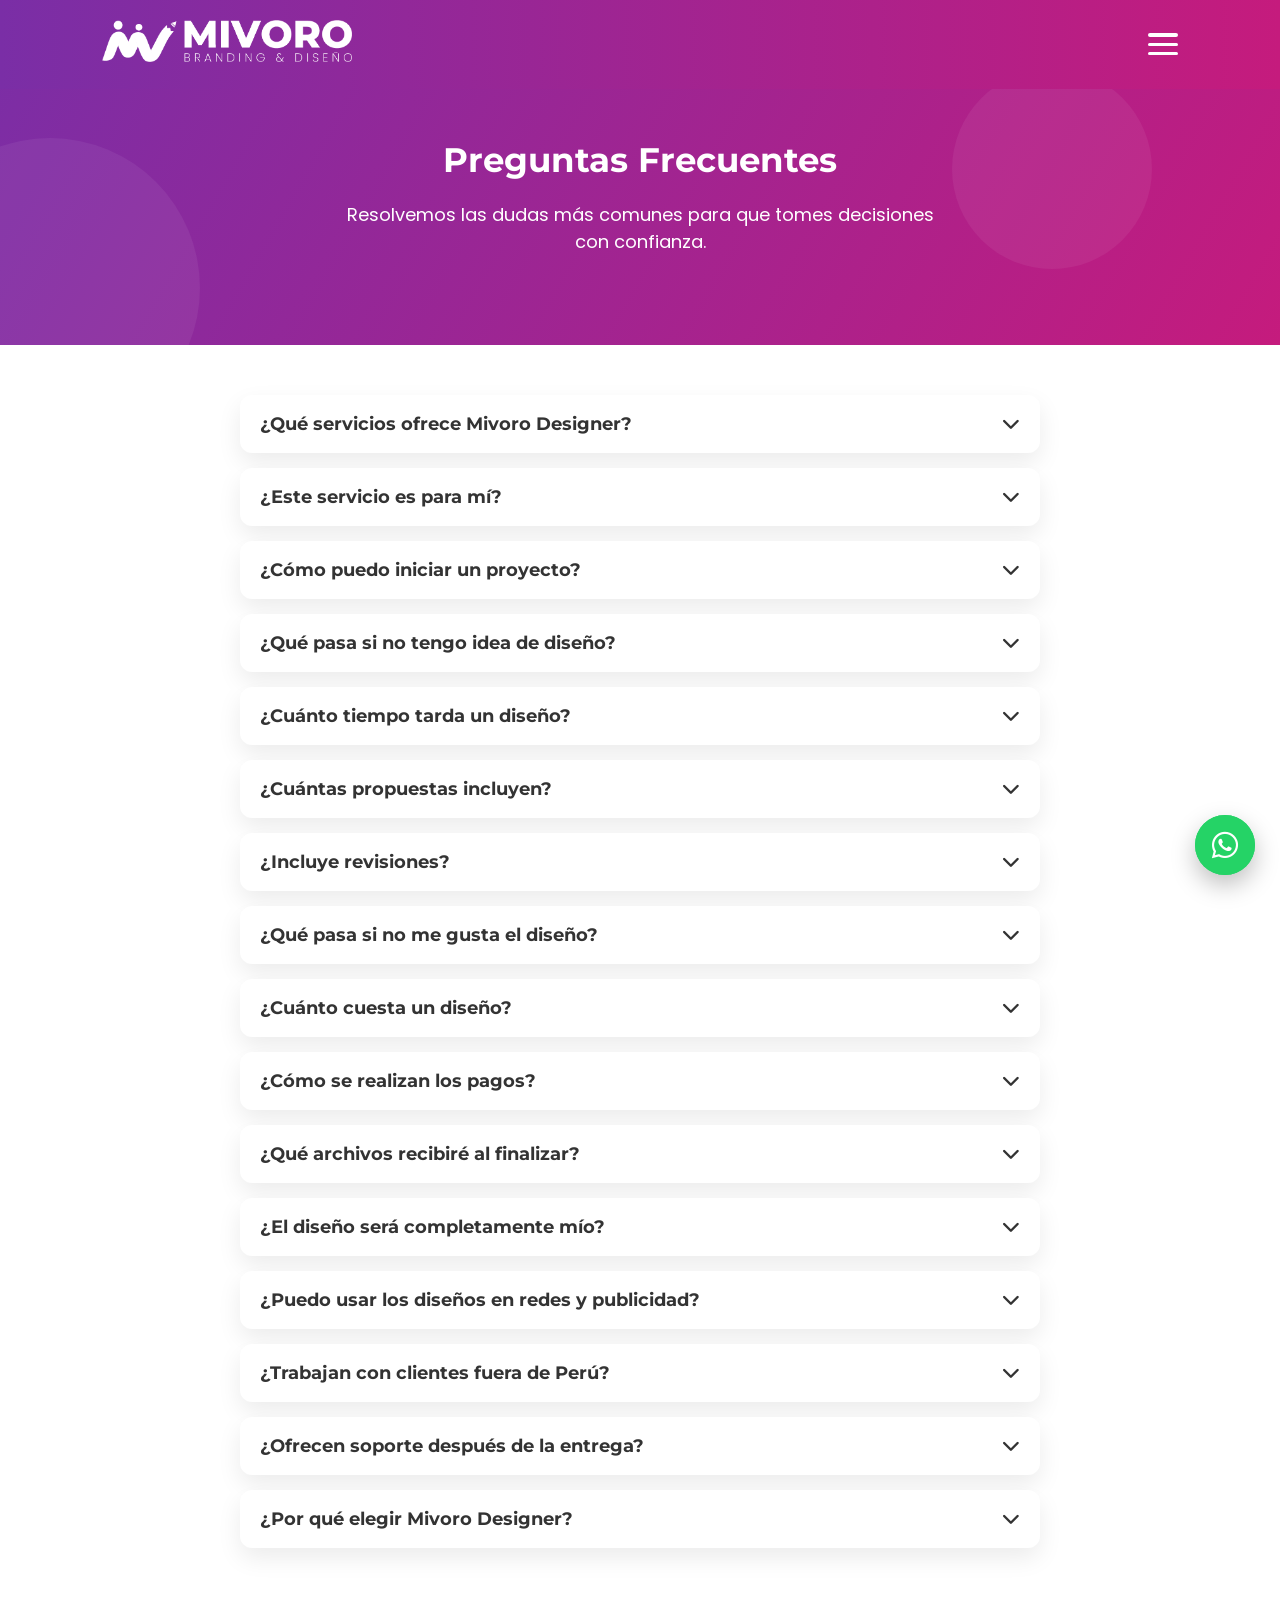
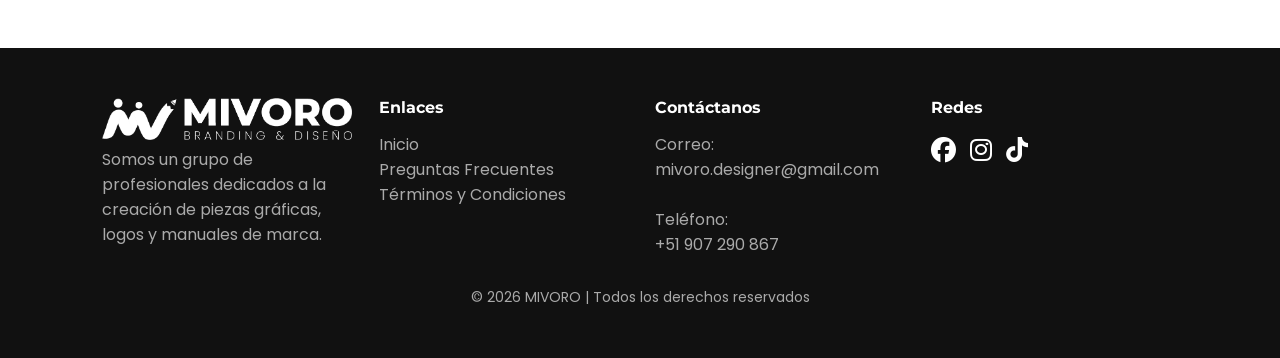
==== commit 897d8659: "Update FAQ.html" ====
--- a/FAQ.html
+++ b/FAQ.html
@@ -455,7 +455,14 @@
         const navMenu = document.getElementById("nav-menu");
         const overlay = document.getElementById("overlay");
 
+        // Detectar si estamos en móvil
+        function isMobile() {
+            return window.innerWidth < 768;
+        }
+
         menuToggle.addEventListener("click", () => {
+
+            if (!isMobile()) return;
 
             if (navMenu.style.height && navMenu.style.height !== "0px") {
                 navMenu.style.height = "0px";
@@ -467,25 +474,26 @@
 
             menuToggle.classList.toggle("active");
 
-            // refrescar AOS
             if (typeof AOS !== "undefined") {
-                setTimeout(() => {
-                    AOS.refresh();
-                }, 300);
+                setTimeout(() => AOS.refresh(), 300);
             }
         });
 
-        // CERRAR MENU AL HACER CLICK EN LINK
+        // CERRAR SOLO EN MOVIL
         document.querySelectorAll("#nav-menu a").forEach(link => {
             link.addEventListener("click", () => {
+                if (!isMobile()) return;
+
                 navMenu.style.height = "0px";
                 menuToggle.classList.remove("active");
                 overlay.classList.remove("active");
             });
         });
 
-        // CERRAR MENU AL HACER CLICK EN EL FONDO
+        // OVERLAY
         overlay.addEventListener("click", () => {
+            if (!isMobile()) return;
+
             navMenu.style.height = "0px";
             menuToggle.classList.remove("active");
             overlay.classList.remove("active");
@@ -605,4 +613,4 @@
 
 </body>
 
-</html>+</html>
--- a/css/styles.css
+++ b/css/styles.css
@@ -68,13 +68,15 @@
     content: "";
     position: absolute;
     left: 0;
-    bottom: -5px; /* separa la línea del texto */
+    bottom: -5px;
+    /* separa la línea del texto */
     width: 100%;
     height: 2px;
     background-color: white;
 
     transform: scaleX(0);
-    transform-origin: right; /* empieza desde la derecha */
+    transform-origin: right;
+    /* empieza desde la derecha */
     transition: transform 0.3s ease;
 }
 
@@ -85,7 +87,8 @@
 
 nav a:hover::after {
     transform: scaleX(1);
-    transform-origin: left; /* se expande hacia la izquierda */
+    transform-origin: left;
+    /* se expande hacia la izquierda */
 }
 
 /* HERO */
@@ -856,7 +859,7 @@
 
 .preguntas {
 
-    padding: 50px 8% 100px ;
+    padding: 50px 8% 100px;
     background: white;
 
 }
@@ -870,55 +873,43 @@
 }
 
 /* ITEM */
-
 .faq-item {
     background: #fff;
     border-radius: 12px;
     overflow: hidden;
     box-shadow: 0 10px 25px rgba(0, 0, 0, 0.08);
-    transition: .3s;
 }
 
 /* PREGUNTA */
-
 .faq-question {
     display: flex;
     justify-content: space-between;
     align-items: center;
-
     padding: 18px 20px;
     cursor: pointer;
-
     font-family: 'Montserrat';
     font-size: 18px;
     font-weight: bold;
 }
 
 .faq-question i {
-    transition: .3s;
+    transition: transform 0.3s;
 }
 
 /* RESPUESTA */
-
 .faq-answer {
-    max-height: 0;
+    height: 0;
     overflow: hidden;
-    transition: max-height .4s ease;
+    transition: height 0.3s ease;
     padding: 0 20px;
 }
 
 .faq-answer p {
     padding-bottom: 15px;
-    font-style: normal;
     color: #555;
 }
 
 /* ACTIVO */
-
-.faq-item.active .faq-answer {
-    max-height: 200px;
-}
-
 .faq-item.active .faq-question i {
     transform: rotate(180deg);
 }
@@ -947,62 +938,97 @@
 @media (max-width:1400px) {
 
     /* MENU */
-
     nav {
         position: absolute;
         top: 100%;
         right: 0;
-        /* ahora se pega al lado derecho */
-
         width: 100%;
-
         background: white;
 
+        height: 0;
+        overflow: hidden;
+
+        transition: height 0.4s ease;
+        z-index: 1000;
+    }
+
+    /* CONTENIDO INTERNO (AOS) */
+    .nav-content {
+        display: flex;
         flex-direction: column;
-        align-items: stretch;
-
-        max-height: 0;
-        overflow: hidden;
-
-        transition: max-height .4s ease;
-
-    }
-
-    /* LINKS DEL MENU */
-
+    }
+
+    /* LINKS */
     nav a {
         display: block;
         padding: 15px;
         margin: 0;
-
         color: purple;
         text-decoration: none;
-
-        text-align: left;
-        /* texto sigue alineado a la izquierda */
-
         border-bottom: 1px solid #e0e0e0;
-
-        transition: background .3s, color .3s;
-    }
-
-    /* HOVER */
+        transition: background 0.3s, color 0.3s;
+    }
 
     nav a:hover {
         background: #f5f0ff;
         color: #6a0dad;
     }
 
-    /* MENU ACTIVO */
-
-    nav.active {
-        max-height: 300px;
-    }
-
-    /* BOTON MENU EN MOVIL */
-
+    /* BOTON HAMBURGUESA */
     .menu-toggle {
+        width: 30px;
+        height: 22px;
+        display: flex;
+        flex-direction: column;
+        justify-content: space-between;
+        cursor: pointer;
+    }
+
+    /* LINEAS */
+    .menu-toggle span {
         display: block;
+        height: 3.5px;
+        width: 100%;
+        background: white;
+        border-radius: 4px;
+        transition: all 0.4s cubic-bezier(0.77, 0, 0.18, 1);
+    }
+
+    /* ANIMACION A X */
+    .menu-toggle.active span:nth-child(1) {
+        transform: translateY(9px) rotate(45deg);
+    }
+
+    .menu-toggle.active span:nth-child(2) {
+        opacity: 0;
+    }
+
+    .menu-toggle.active span:nth-child(3) {
+        transform: translateY(-9px) rotate(-45deg);
+    }
+
+    /* OVERLAY OSCURO */
+    #overlay {
+        position: fixed;
+        top: 0;
+        left: 0;
+        width: 100%;
+        height: 100%;
+
+        background: rgba(0, 0, 0, 0.5);
+        backdrop-filter: blur(4px);
+
+        opacity: 0;
+        visibility: hidden;
+
+        transition: opacity 0.3s ease;
+        z-index: 900;
+    }
+
+    /* CUANDO ESTA ACTIVO */
+    #overlay.active {
+        opacity: 1;
+        visibility: visible;
     }
 
     .hero {
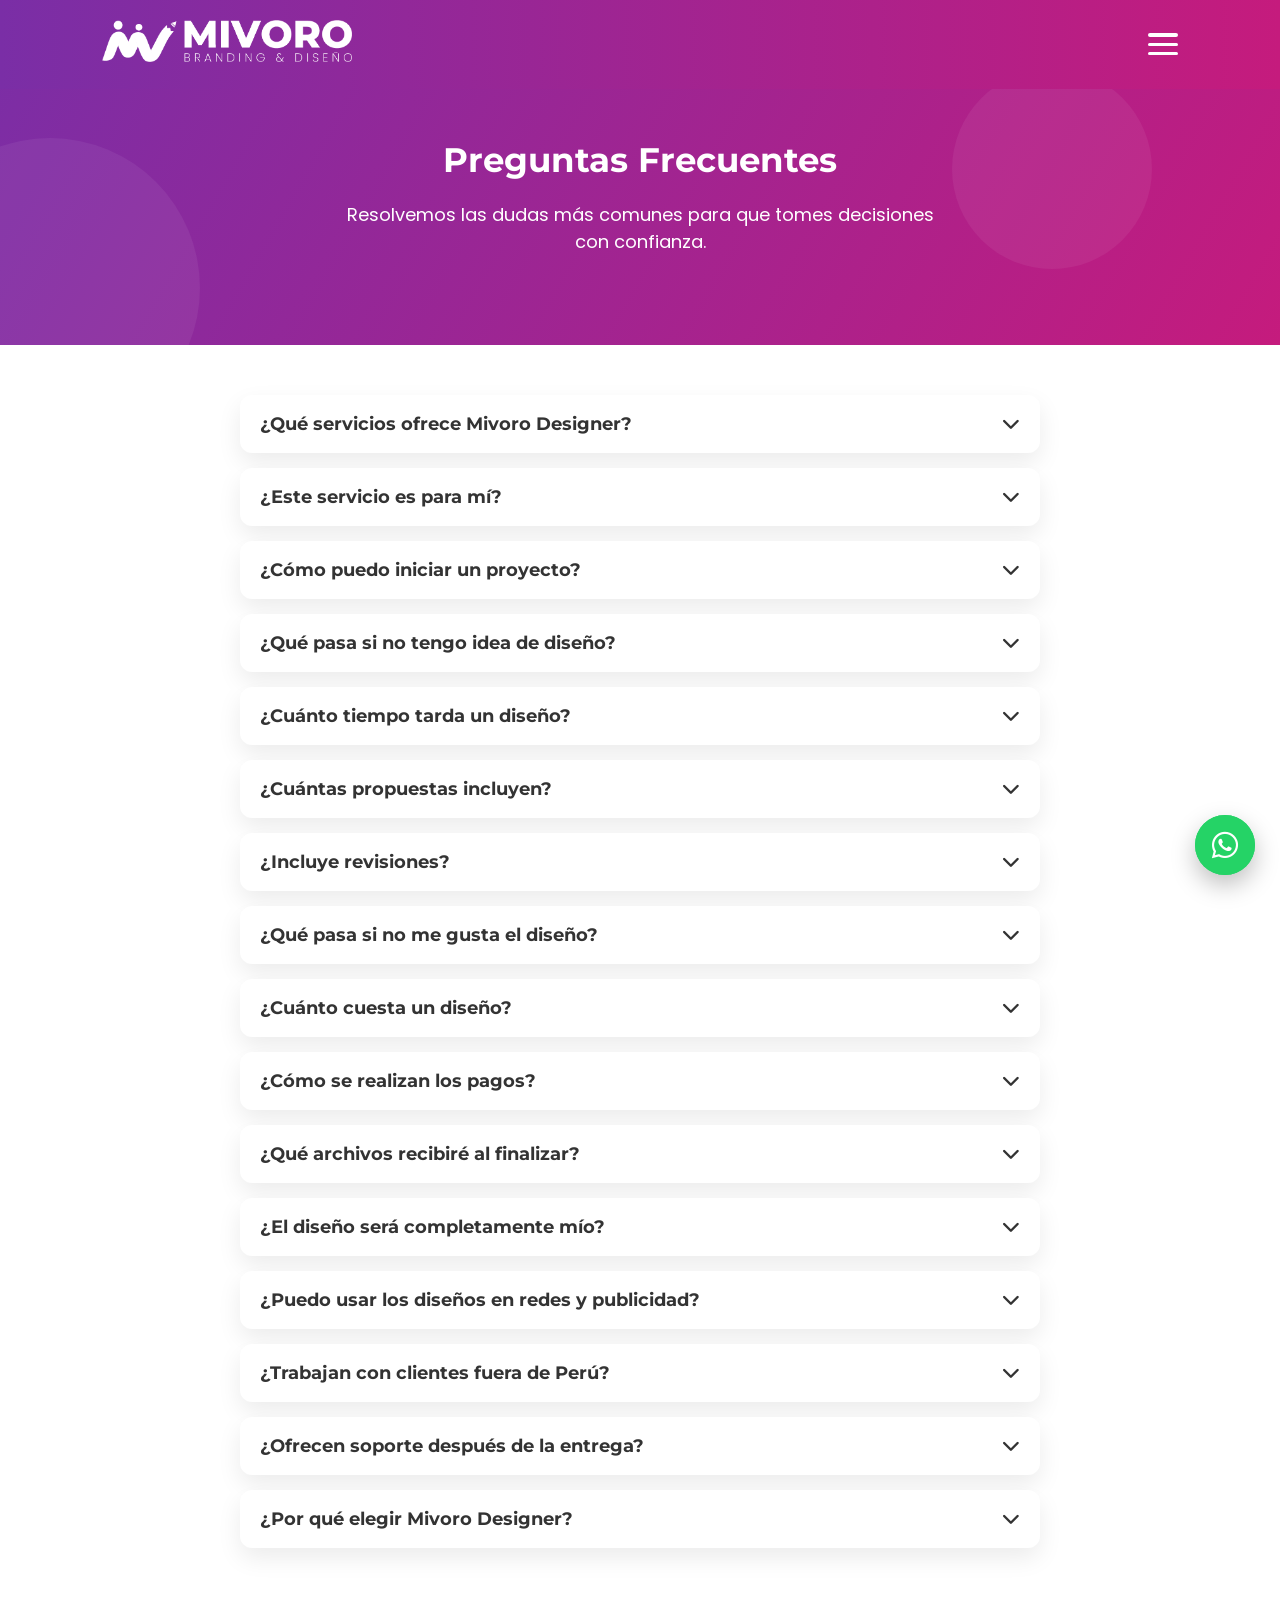
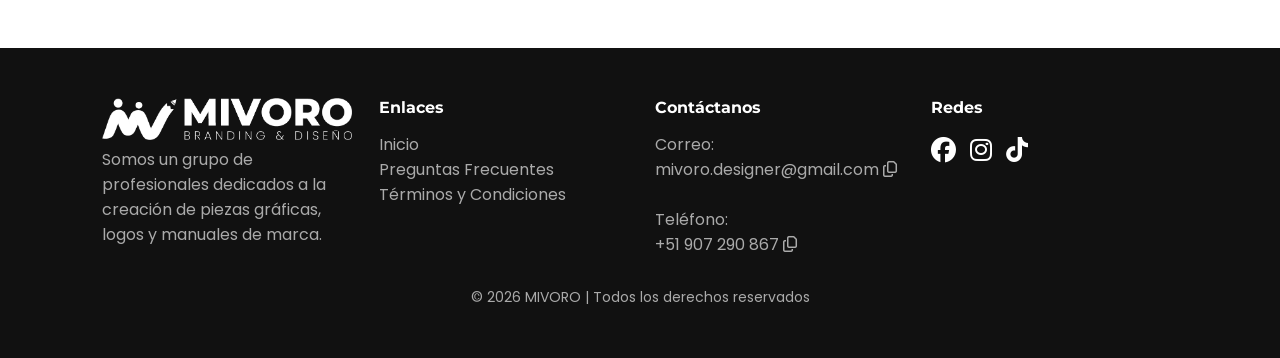
==== commit 1fbcffd7: "Update FAQ.html" ====
--- a/FAQ.html
+++ b/FAQ.html
@@ -380,12 +380,12 @@
 
                 <p>Correo:</p>
                 <a href="#" class="copiar">
-                    <p>mivoro.designer@gmail.com</p>
+                    <p>mivoro.designer@gmail.com    <i class="fa-regular fa-copy"></i></p>
                 </a><br>
 
                 <p>Teléfono:</p>
                 <a href="#" class="copiar">
-                    <p>+51 907 290 867</p>
+                    <p>+51 907 290 867    <i class="fa-regular fa-copy"></i></p>
                 </a>
             </div>
 
--- a/css/styles.css
+++ b/css/styles.css
@@ -1086,4 +1086,10 @@
         justify-content: center;
     }
 
-}
+    #toast {
+
+        text-align: center;
+
+    }
+
+}
